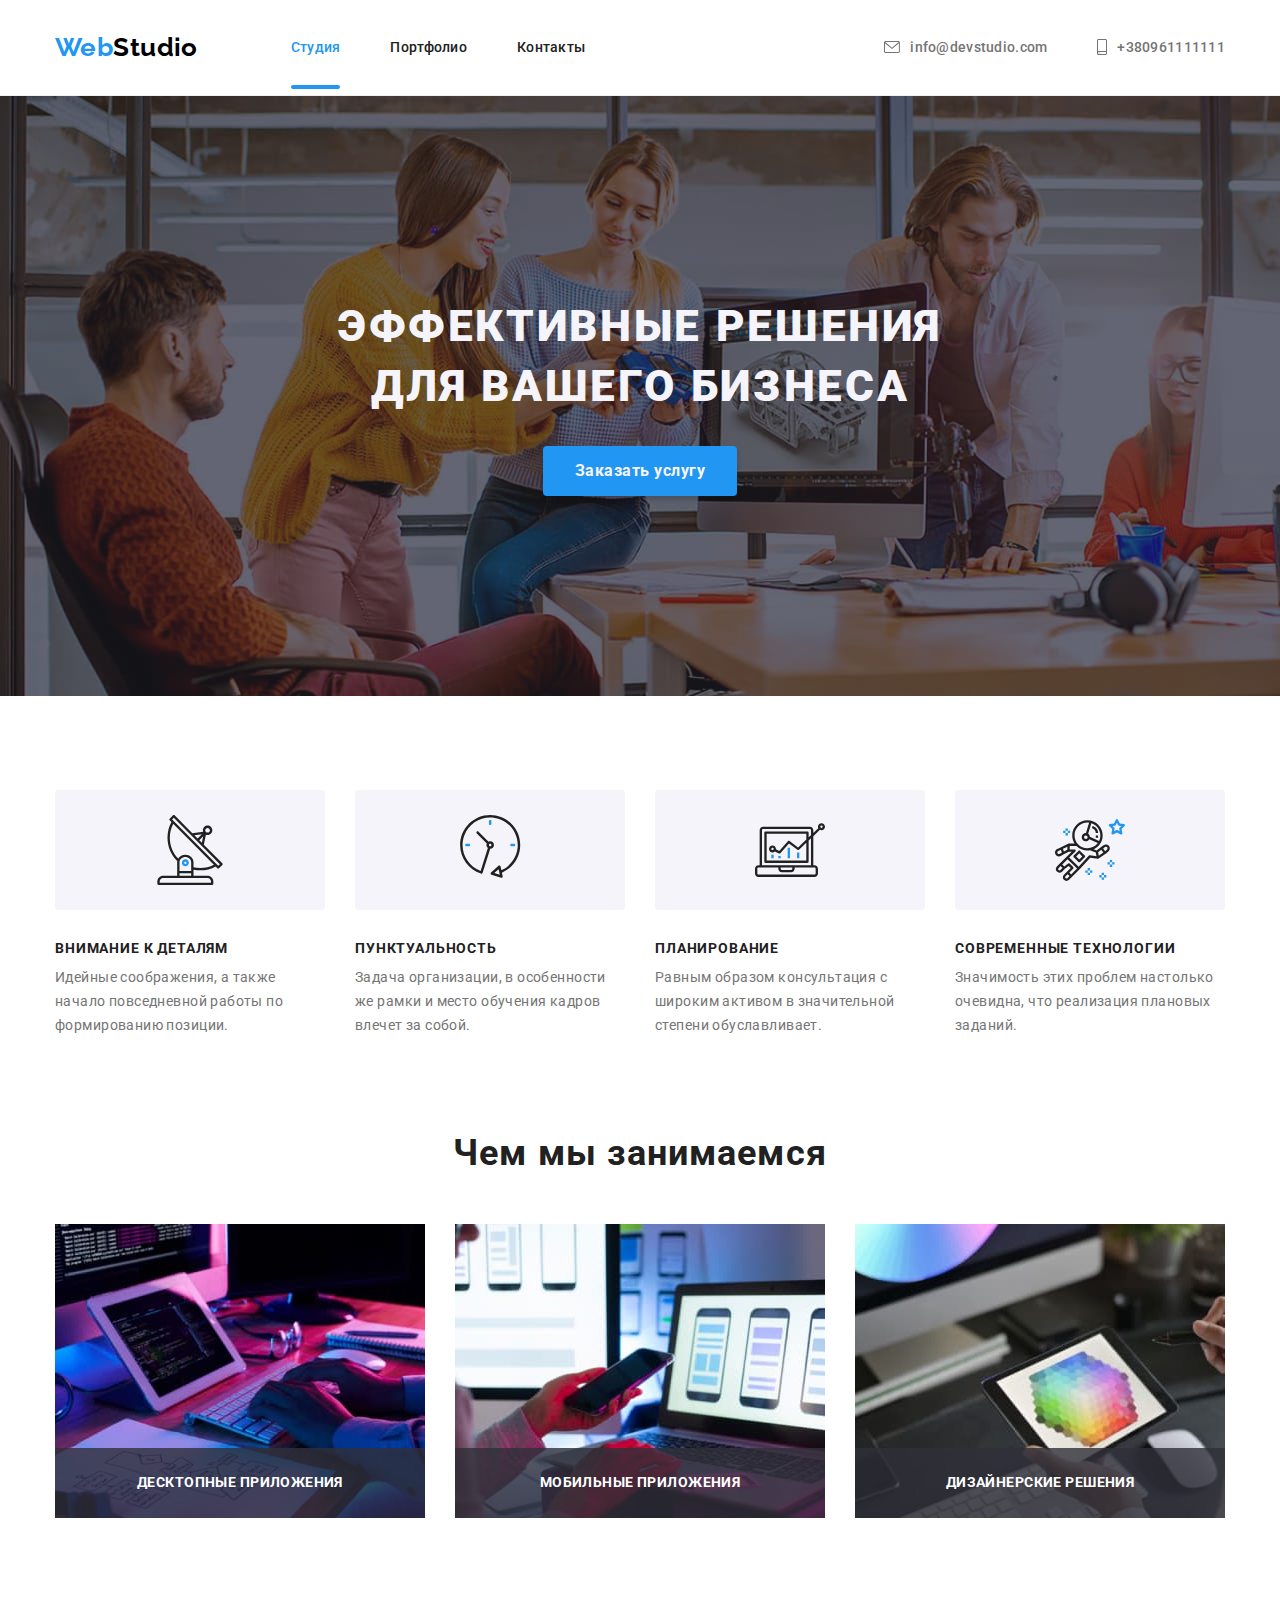
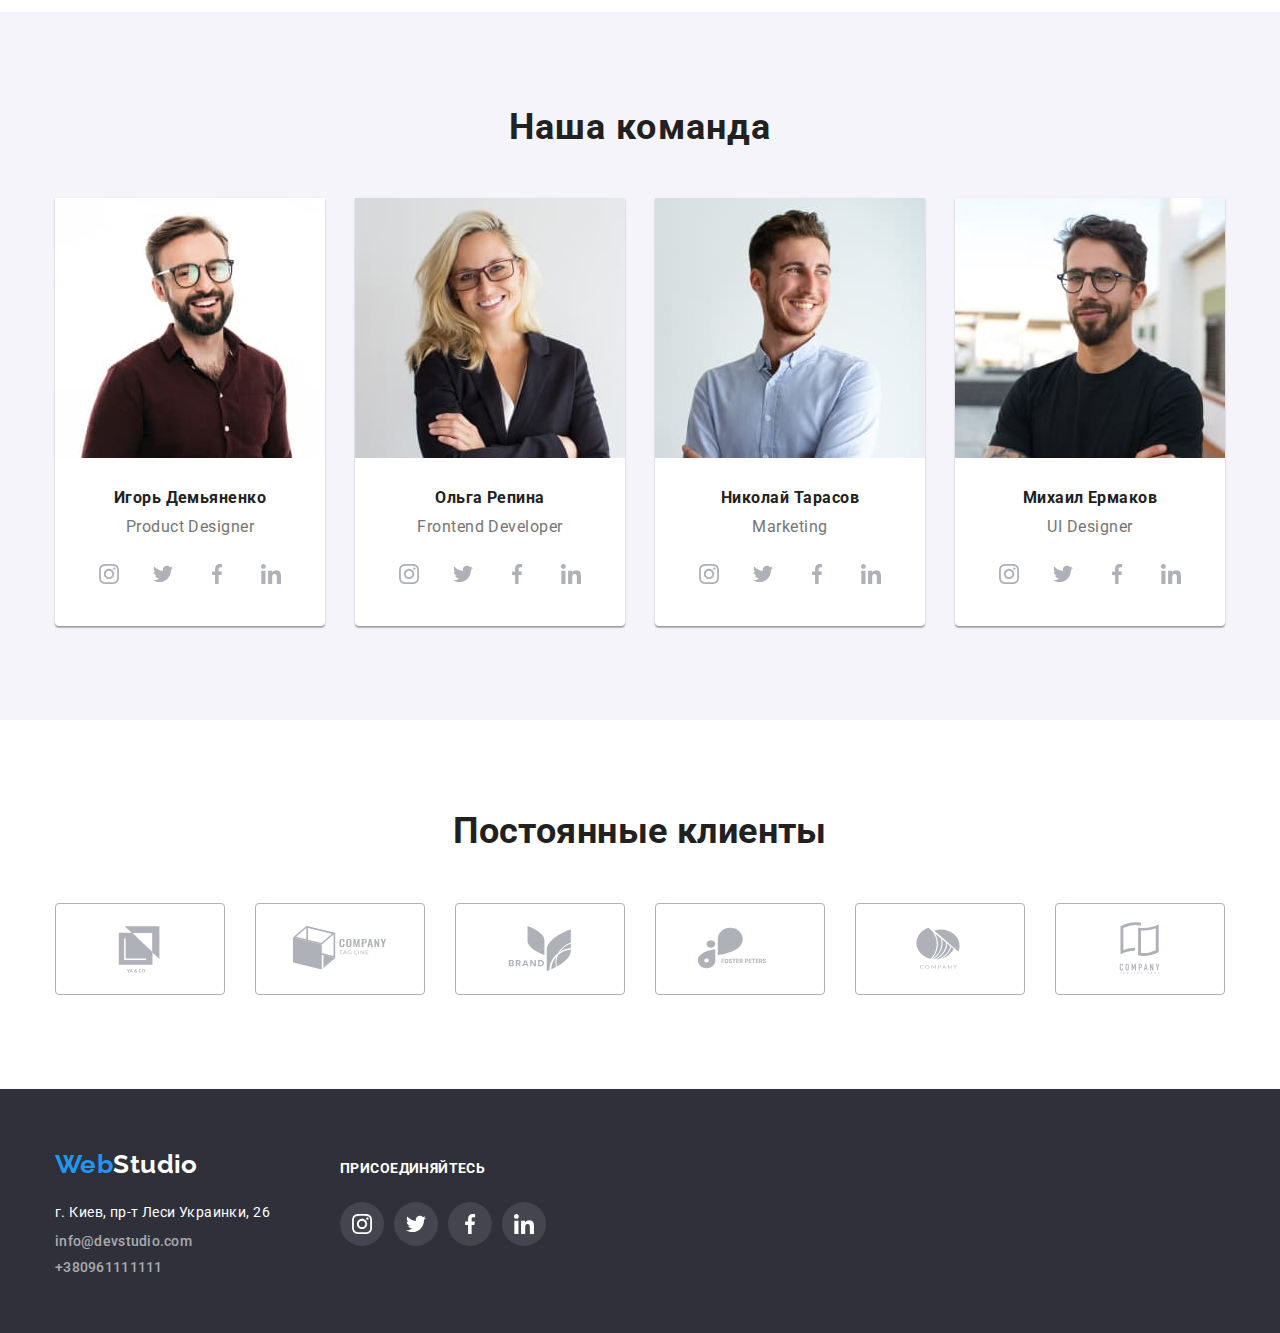
==== index.html @ db99922e "start" ====
<!DOCTYPE html>
<html lang="ru">

<head>
    <meta charset="UTF-8" />
    <meta http-equiv="X-UA-Compatible" content="IE=edge" />
    <meta name="viewport" content="width=device-width, initial-scale=1.0" />
    <title>WebStudio</title>
    <link rel="stylesheet" href="https://cdnjs.cloudflare.com/ajax/libs/modern-normalize/1.0.0/modern-normalize.min.css" />
    <link rel="preconnect" href="https://fonts.googleapis.com" />
    <link rel="preconnect" href="https://fonts.gstatic.com" crossorigin />
    <link href="https://fonts.googleapis.com/css2?family=Raleway:wght@700&family=Roboto:wght@400;500;700;900&display=swap" rel="stylesheet" />
    <link rel="stylesheet" href="./css/styles.css" />
</head>

<body>
    <!--Шапка-->
    <header class="header">
        <div class="header__container _container">
            <div class="header__main">
                <a href="./index.html" class="header__logo" lang="en">Web<span class="header__logo__dus">Studio</span></a
                    >
                    <div class="header__menu menu">
                        <nav class="menu__body">
                            <ul class="menu__list">
                                <li class="menu__item">
                                    <a
                                        href="./index.html"
                                        class="menu-link current"
                                        >Студия</a
                                    >
                                </li>
                                <li class="menu__item">
                                    <a href="./portfolio.html" class="menu-link"
                                        >Портфолио</a
                                    >
                                </li>
                                <li class="menu__item">
                                    <a href="./contacts.html" class="menu-link"
                                        >Контакты</a
                                    >
                                </li>
                            </ul>
                        </nav>
                    </div>
                </div>

                <ul class="header-contacts__list">
                    <li class="header__contacts__item">
                        <a
                            href="mailto:info@devstudio.com"
                            class="header-contacts__link"
                            ><svg
                                class="header-contacts__icon"
                                width="16"
                                height="12"
                            >
                                <use
                                    href="./img/symbol-defs.svg#icon-email"
                                ></use>
                            </svg>
                            info@devstudio.com</a
                        >
                    </li>
                    <li class="header__contacts__item">
                        <a
                            href="tel:+380961111111"
                            class="header-contacts__link"
                            ><svg
                                class="header-contacts__icon"
                                width="10"
                                height="16"
                            >
                                <use
                                    href="./img/symbol-defs.svg#icon-smartphone"
                                ></use>
                            </svg>
                            +380961111111
                        </a>
                </li>
                </ul>
            </div>
    </header>
    <main>
        <!--Главная-->
        <section class="hero">
            <div class="hero__container _container">
                <h1 class="hero__title">
                    Эффективные решения <br /> для вашего бизнеса
                </h1>
                <button type="button" class="hero-btn" data-modal-open>
                        Заказать услугу
                    </button>
                <div class="backdrop is-hidden" data-modal>
                    <div class="modal">
                        <button class="modal-close" data-modal-close>
                                <svg class="icon-close" width="11" height="11">
                                    <use
                                        href="./img/symbol-defs.svg#icon-close"
                                    ></use>
                                </svg>
                            </button>
                    </div>
                </div>
            </div>
        </section>

        <!--Особенности-->
        <section class="features__section">
            <div class="features__container _container">
                <h2 class="visually-hidden">Особенности</h2>
                <ul class="features__list">
                    <li class="features__item">
                        <div class="features__label">
                            <svg class="features__icon">
                                    <use
                                        href="img/symbol-defs.svg#icon-antenna"
                                    ></use>
                                </svg>
                        </div>
                        <h3 class="features__title">Внимание к деталям</h3>
                        <p class="features__text">
                            Идейные соображения, а также начало повседневной работы по формированию позиции.
                        </p>
                    </li>
                    <li class="features__item">
                        <div class="features__label">
                            <svg class="features__icon">
                                    <use
                                        href="img/symbol-defs.svg#icon-clock"
                                    ></use>
                                </svg>
                        </div>
                        <h3 class="features__title">Пунктуальность</h3>
                        <p class="features__text">
                            Задача организации, в особенности же рамки и место обучения кадров влечет за собой.
                        </p>
                    </li>
                    <li class="features__item">
                        <div class="features__label">
                            <svg class="features__icon">
                                    <use
                                        href="img/symbol-defs.svg#icon-diagram"
                                    ></use>
                                </svg>
                        </div>
                        <h3 class="features__title">Планирование</h3>
                        <p class="features__text">
                            Равным образом консультация с широким активом в значительной степени обуславливает.
                        </p>
                    </li>
                    <li class="features__item">
                        <div class="features__label">
                            <svg class="features__icon">
                                    <use
                                        href="img/symbol-defs.svg#icon-astronaut"
                                    ></use>
                                </svg>
                        </div>
                        <h3 class="features__title">
                            Современные технологии
                        </h3>
                        <p class="features__text">
                            Значимость этих проблем настолько очевидна, что реализация плановых заданий.
                        </p>
                    </li>
                </ul>
            </div>
        </section>

        <!--Чем мы занимаемся-->
        <section class="whatwedo__section">
            <div class="whatwedo__container _container">
                <h2 class="whatwedo__title">Чем мы занимаемся</h2>
                <ul class="whatwedo__list">
                    <li class="whatwedo__item">
                        <img src="./img/box_1.jpg" alt="Верстка" width="370" />
                        <div class="label">
                            <h3 class="label-title">Десктопные приложения</h3>
                        </div>
                    </li>
                    <li class="whatwedo__item">
                        <img src="./img/box_2.jpg" alt="Мобильный дизайн" width="370" />
                        <div class="label">
                            <h3 class="label-title">Мобильные приложения</h3>
                        </div>
                    </li>
                    <li class="whatwedo__item">
                        <img src="./img/box_3.jpg" alt="UI дизайн" width="370" />
                        <div class="label">
                            <h3 class="label-title">Дизайнерские решения</h3>
                        </div>
                    </li>
                </ul>
            </div>
        </section>

        <!--Команда-->
        <section class="team__section">
            <div class="team__container _container">
                <h2 class="our__team__title">Наша команда</h2>
                <ul class="team__list">
                    <li class="team__item">
                        <img src="./img/team_card_1.jpg" alt="Игорь Демьяненко" width="270" />
                        <div class="team__card">
                            <h3 class="team__title">Игорь Демьяненко</h3>
                            <p class="team__text" lang="en">
                                Product Designer
                            </p>
                            <ul class="social__icon___list">
                                <li class="social__item">
                                    <a href="" class="social__link">
                                        <svg class="social__icon">
                                                <use
                                                    href="./img/symbol-defs.svg#icon-instagram"
                                                ></use>
                                            </svg>
                                    </a>
                                </li>
                                <li class="social__item">
                                    <a href="" class="social__link">
                                        <svg class="social__icon">
                                                <use
                                                    href="./img/symbol-defs.svg#icon-twitter"
                                                ></use>
                                            </svg>
                                    </a>
                                </li>
                                <li class="social__item">
                                    <a href="" class="social__link">
                                        <svg class="social__icon">
                                                <use
                                                    href="./img/symbol-defs.svg#icon-facebook"
                                                ></use>
                                            </svg>
                                    </a>
                                </li>
                                <li class="social__item">
                                    <a href="" class="social__link">
                                        <svg class="social__icon">
                                                <use
                                                    href="./img/symbol-defs.svg#icon-linkedin"
                                                ></use>
                                            </svg>
                                    </a>
                                </li>
                            </ul>
                        </div>
                    </li>
                    <li class="team__item">
                        <img src="./img/team_card_2.jpg" alt="Ольга Репина" width="270" />
                        <div class="team__card">
                            <h3 class="team__title">Ольга Репина</h3>
                            <p class="team__text" lang="en">
                                Frontend Developer
                            </p>
                            <ul class="social__icon___list">
                                <li class="social__item">
                                    <a href="" class="social__link">
                                        <svg class="social__icon">
                                                <use
                                                    href="./img/symbol-defs.svg#icon-instagram"
                                                ></use>
                                            </svg>
                                    </a>
                                </li>
                                <li class="social__item">
                                    <a href="" class="social__link">
                                        <svg class="social__icon">
                                                <use
                                                    href="./img/symbol-defs.svg#icon-twitter"
                                                ></use>
                                            </svg>
                                    </a>
                                </li>
                                <li class="social__item">
                                    <a href="" class="social__link">
                                        <svg class="social__icon">
                                                <use
                                                    href="./img/symbol-defs.svg#icon-facebook"
                                                ></use>
                                            </svg>
                                    </a>
                                </li>
                                <li class="social__item">
                                    <a href="" class="social__link">
                                        <svg class="social__icon">
                                                <use
                                                    href="./img/symbol-defs.svg#icon-linkedin"
                                                ></use>
                                            </svg>
                                    </a>
                                </li>
                            </ul>
                        </div>
                    </li>
                    <li class="team__item">
                        <img src="./img/team_card_3.jpg" alt="Николай Тарасов" width="270" />
                        <div class="team__card">
                            <h3 class="team__title">Николай Тарасов</h3>
                            <p class="team__text" lang="en">Marketing</p>
                            <ul class="social__icon___list">
                                <li class="social__item">
                                    <a href="" class="social__link">
                                        <svg class="social__icon">
                                                <use
                                                    href="./img/symbol-defs.svg#icon-instagram"
                                                ></use>
                                            </svg>
                                    </a>
                                </li>
                                <li class="social__item">
                                    <a href="" class="social__link">
                                        <svg class="social__icon">
                                                <use
                                                    href="./img/symbol-defs.svg#icon-twitter"
                                                ></use>
                                            </svg>
                                    </a>
                                </li>
                                <li class="social__item">
                                    <a href="" class="social__link">
                                        <svg class="social__icon">
                                                <use
                                                    href="./img/symbol-defs.svg#icon-facebook"
                                                ></use>
                                            </svg>
                                    </a>
                                </li>
                                <li class="social__item">
                                    <a href="" class="social__link">
                                        <svg class="social__icon">
                                                <use
                                                    href="./img/symbol-defs.svg#icon-linkedin"
                                                ></use>
                                            </svg>
                                    </a>
                                </li>
                            </ul>
                        </div>
                    </li>
                    <li class="team__item">
                        <img src="./img/team_card_4.jpg" alt="Михаил Ермаков" width="270" />
                        <div class="team__card">
                            <h3 class="team__title">Михаил Ермаков</h3>
                            <p class="team__text" lang="en">UI Designer</p>
                            <ul class="social__icon___list">
                                <li class="social__item">
                                    <a href="" class="social__link">
                                        <svg class="social__icon">
                                                <use
                                                    href="./img/symbol-defs.svg#icon-instagram"
                                                ></use>
                                            </svg>
                                    </a>
                                </li>
                                <li class="social__item">
                                    <a href="" class="social__link">
                                        <svg class="social__icon">
                                                <use
                                                    href="./img/symbol-defs.svg#icon-twitter"
                                                ></use>
                                            </svg>
                                    </a>
                                </li>
                                <li class="social__item">
                                    <a href="" class="social__link">
                                        <svg class="social__icon">
                                                <use
                                                    href="./img/symbol-defs.svg#icon-facebook"
                                                ></use>
                                            </svg>
                                    </a>
                                </li>
                                <li class="social__item">
                                    <a href="" class="social__link">
                                        <svg class="social__icon">
                                                <use
                                                    href="./img/symbol-defs.svg#icon-linkedin"
                                                ></use>
                                            </svg>
                                    </a>
                                </li>
                            </ul>
                        </div>
                    </li>
                </ul>
            </div>
        </section>

        <!--постоянные клиенты-->

        <section class="clients__section">
            <div class="clients__container _container">
                <h2 class="clients__title">Постоянные клиенты</h2>

                <!--логотипы-->
                <ul class="clients-list">
                    <li class="clients__item">
                        <a href="" class="clients__link">
                            <svg class="clients__logo" width="106" height="60">
                                    <use
                                        href="./img/symbol-defs.svg#icon-Logo1"
                                    ></use>
                                </svg>
                        </a>
                    </li>
                    <li class="clients__item">
                        <a href="" class="clients__link">
                            <svg class="clients__logo" width="106" height="60">
                                    <use
                                        href="./img/symbol-defs.svg#icon-Logo2"
                                    ></use>
                                </svg>
                        </a>
                    </li>
                    <li class="clients__item">
                        <a href="" class="clients__link">
                            <svg class="clients__logo" width="106" height="60">
                                    <use
                                        href="./img/symbol-defs.svg#icon-Logo3"
                                    ></use>
                                </svg>
                        </a>
                    </li>
                    <li class="clients__item">
                        <a href="" class="clients__link">
                            <svg class="clients__logo" width="106" height="60">
                                    <use
                                        href="./img/symbol-defs.svg#icon-Logo4"
                                    ></use>
                                </svg>
                        </a>
                    </li>
                    <li class="clients__item">
                        <a href="" class="clients__link">
                            <svg class="clients__logo" width="106" height="60">
                                    <use
                                        href="./img/symbol-defs.svg#icon-Logo5"
                                    ></use>
                                </svg>
                        </a>
                    </li>
                    <li class="clients__item">
                        <a href="" class="clients__link">
                            <svg class="clients__logo" width="106" height="60">
                                    <use
                                        href="./img/symbol-defs.svg#icon-Logo6"
                                    ></use>
                                </svg>
                        </a>
                    </li>
                </ul>
            </div>
        </section>
    </main>

    <!--Подвал-->
    <footer class="footer">
        <div class="footer__container _container">
            <div class="footer__address">
                <a href="./index.html" class="footer__logo" lang="en">Web<span class="footer__logo__dus">Studio</span></a
                    >

                    <address class="address">
                        <ul class="footer__contacts__list">
                            <li class="map__item">
                                <a
                                    class="map"
                                    href="https://goo.gl/maps/jN3i5GPrGZGy4SyUA"
                                    target="_blank"
                                    rel="noopener noreferrer nofollow"
                                    >г. Киев, пр-т Леси Украинки, 26</a
                                >
                            </li>

                            <li class="footer__contacts__item">
                                <a
                                    class="footer__contacts__link"
                                    href="mailto:info@devstudio.com"
                                    >info@devstudio.com</a
                                >
                            </li>
                            <li class="footer__contacts__item">
                                <a
                                    class="footer__contacts__link"
                                    href="tel:+380961111111"
                                    >+380961111111</a
                                >
                            </li>
                        </ul>
                    </address>
                </div>

                <div class="join">
                    <strong class="join__title">присоединяйтесь</strong>

                    <ul class="join__list">
                        <li class="join__item">
                            <a href="" class="join__link">
                                <svg class="join__icon">
                                    <use
                                        href="./img/symbol-defs.svg#icon-instagram"
                                    ></use>
                                </svg>
                            </a>
                </li>
                <li class="join__item">
                    <a href="" class="join__link">
                        <svg class="join__icon">
                                    <use
                                        href="./img/symbol-defs.svg#icon-twitter"
                                    ></use>
                                </svg>
                    </a>
                </li>
                <li class="join__item">
                    <a href="" class="join__link">
                        <svg class="join__icon">
                                    <use
                                        href="./img/symbol-defs.svg#icon-facebook"
                                    ></use>
                                </svg>
                    </a>
                </li>
                <li class="join__item">
                    <a href="" class="join__link">
                        <svg class="join__icon">
                                    <use
                                        href="./img/symbol-defs.svg#icon-linkedin"
                                    ></use>
                                </svg>
                    </a>
                </li>
                </ul>
            </div>
        </div>
    </footer>

    <script src="./js/modal.js"></script>
</body>

</html>
---- css/styles.css ----
:root {
    --primary-text-color: #757575;
    --title-text-color: #212121;
    --accent-color: #2196f3;
    --primary-white-color: #ffffff;
    --secondary-bg-color: #f5f4fa;
    --first-bg-color: #2f303a;
    --footer-address-color: rgba(255, 255, 255, 0.6);
    --header-logo-dark-color: #000000;
    --hero-btn-hover-color: #188ce8;
    --border-color: #eeeeee;
    --hero-gradient: rgba(47, 48, 58, 0.4);
    --primary-icon-color: #afb1b8;
    --secondary-icon-color: rgba(255, 255, 255, 0.1);
    --label-bg: rgba(47, 48, 58, 0.8);
    --before-element-is: rgba(33, 150, 243, 1);
    --overlay: rgba(0, 0, 0, 0.2);
    --cards-overlay: rgba(33, 150, 243, 0.9);
    --duration: 250ms;
    --timing-function: cubic-bezier(0.4, 0, 0.2, 1);
}

body {
    background-color: var(--primary-white-color);
    color: var(--primary-text-color);
    font-family: "Roboto", sans-serif;
    font-size: 14px;
    line-height: 1.71;
    letter-spacing: 0.03em;
}

ul {
    padding: 0px;
    margin: 0px;
}

h1,
h2,
h3,
h4,
h5,
h6 {
    margin: 0px;
}

p {
    margin: 0px;
}

a {
    text-decoration: none;
}


/*new style*/

._container {
    margin-left: auto;
    margin-right: auto;
    width: 1200px;
    padding-left: 15px;
    padding-right: 15px;
}

.section {
    padding-top: 94px;
    padding-bottom: 94px;
}


/*header*/

.header {
    display: flex;
    align-items: center;
    border-bottom: 1px solid var(--border-color);
}

.header__container {
    display: flex;
}

.header__main {
    display: flex;
    margin-right: auto;
    align-items: center;
}

.header__logo {
    color: var(--title-text-color);
    font-family: "Raleway";
    font-weight: bold;
    font-size: 26px;
    line-height: 1.19;
    text-decoration: none;
    color: var(--accent-color);
    margin-right: 93px;
    padding: 32px 0;
}

.header__logo__dus {
    font-family: "Raleway", sans-serif;
    font-weight: 700;
    color: var(--header-logo-dark-color);
}

.header__menu {
    display: flex;
}

.menu {}

.menu__body {}

.menu__list {
    list-style: none;
    display: flex;
}

.menu__item {
    margin-right: 50px;
    position: relative;
}

.menu__item:last-child {
    margin-right: 0px;
}

.menu-link {
    display: block;
    padding: 32px 0;
    color: var(--title-text-color);
    font-weight: 500;
    font-size: 14px;
    line-height: 1.2;
    letter-spacing: 0.02em;
    text-decoration: none;
    transition: color var(--duration) var(--timing-function);
}

.menu__item {
    position: relative;
}

.menu__list .menu-link.current::after {
    content: "";
    position: absolute;
    bottom: -1px;
    left: 0;
    width: 100%;
    height: 4px;
    background-color: var(--before-element-is);
    border-radius: 2px;
}

.menu-link:hover,
.menu-link:focus {
    color: var(--accent-color);
}

.current {
    color: var(--accent-color);
}

.menu__list .menu-link .current::after {
    opacity: 1;
}

.header__contacts__item {
    margin-right: 50px;
}

.header__contacts__item:last-child {
    margin-right: 0px;
}

.header-contacts__list {
    list-style: none;
    display: flex;
    align-items: center;
}

.header-contacts__link {
    color: var(--primary-text-color);
    font-weight: 500;
    font-size: 14px;
    line-height: 1.2;
    letter-spacing: 0.02em;
    text-decoration: none;
    padding: 32px 0;
    display: flex;
    align-items: center;
    transition: color var(--duration) var(--timing-function);
}

.header-contacts__link:hover,
.header-contacts__link:focus {
    color: var(--accent-color);
}


/*header icons*/

.header-contacts__icon {
    align-items: center;
    justify-content: center;
    margin-right: 10px;
    fill: currentColor;
}


/*hero*/

.hero {
    text-align: center;
    max-width: 1600px;
    height: 600px;
    margin-right: auto;
    margin-left: auto;
    background-image: linear-gradient( to right, var(--hero-gradient), var(--hero-gradient)), url("../img/hero.jpg");
}

.hero {
    padding-top: 200px;
    padding-bottom: 200px;
}

.hero__title {
    font-weight: 900;
    font-size: 44px;
    line-height: 60px;
    text-align: center;
    letter-spacing: 0.06em;
    text-transform: uppercase;
    color: var(--secondary-bg-color);
    margin-bottom: 30px;
}


/*modal*/

.hero .modal {
    position: absolute;
    top: 50%;
    left: 50%;
    transform: translate(-50%, -50%);
    width: 528px;
    height: 581px;
    background-color: var(--primary-white-color);
    box-shadow: 0px 1px 3px rgba(0, 0, 0, 0.12), 0px 1px 1px rgba(0, 0, 0, 0.14), 0px 2px 1px rgba(0, 0, 0, 0.2);
    border-radius: 4px;
}

.hero .backdrop {
    position: fixed;
    top: 0;
    left: 0;
    width: 100%;
    height: 100%;
    z-index: 9;
    background-color: var(--overlay);
    transition: transform var(--duration) var(--timing-function), opacity var(--duration) var(--timing-function);
}

.hero .backdrop.is-hidden {
    opacity: 0;
    pointer-events: none;
}

.modal-close {
    display: flex;
    align-items: center;
    justify-content: center;
    position: absolute;
    top: 8px;
    right: 8px;
    width: 30px;
    height: 30px;
    background-color: var(--primary-white-color);
    border: 1px solid rgba(0, 0, 0, 0.1);
    border-radius: 50%;
    cursor: pointer;
}


/*hero button*/

.hero-btn {
    color: var(--primary-white-color);
    font-weight: 700;
    font-size: 16px;
    line-height: 1.875;
    letter-spacing: 0.06em;
    text-decoration: none;
}

.hero-btn {
    background-color: var(--accent-color);
    padding: 10px 32px;
    border: 0px;
    border-radius: 4px;
    font-weight: bold;
    font-size: 16px;
    line-height: 30px;
    letter-spacing: 0.03em;
    color: var(--secondary-bg-color);
    font-family: inherit;
    cursor: pointer;
    box-shadow: 0px 4px 4px rgba(0, 0, 0, 0.15);
    transition: background-color var(--duration) var(--timing-function);
}

.hero-btn:hover,
.hero-btn:focus {
    background-color: var(--hero-btn-hover-color);
}


/*features*/

.features__section {
    padding-top: 94px;
    padding-bottom: 94px;
}

.features__container {}

.visually-hidden {
    position: absolute;
    width: 1px;
    height: 1px;
    margin: -1px;
    border: 0;
    padding: 0;
    white-space: nowrap;
    clip-path: inset(100%);
    clip: rect(0 0 0 0);
    overflow: hidden;
}

.features__list {
    list-style: none;
    display: flex;
    margin: -15px;
}

.features__item {
    text-decoration: none;
    margin: 15px;
    flex-basis: calc((100% - 3 * 30px) / 4);
}

.features__title {
    font-weight: bold;
    font-size: 14px;
    line-height: 16px;
    letter-spacing: 0.06em;
    text-transform: uppercase;
    color: var(--title-text-color);
    margin-bottom: 10px;
}

.features__text {
    font-family: Roboto;
    font-size: 14px;
    line-height: 1.71;
    letter-spacing: 0.03em;
    color: var(--primary-text-color);
}

.features__label {
    display: flex;
    align-items: center;
    justify-content: center;
    width: 270px;
    height: 120px;
    background-color: var(--secondary-bg-color);
    margin-bottom: 30px;
    border-radius: 4px;
}

.features__icon {
    width: 70px;
    height: 70px;
}


/*whatwedo*/

.whatwedo__section {
    padding-bottom: 94px;
}

.whatwedo__container {}

.whatwedo__title {
    font-weight: bold;
    font-size: 36px;
    line-height: 42px;
    letter-spacing: 0.03em;
    color: var(--title-text-color);
    text-align: center;
    margin-bottom: 50px;
}

.whatwedo__list {
    list-style: none;
    display: flex;
}

.whatwedo__item {
    position: relative;
    margin-right: 30px;
}

.whatwedo__item:last-child {
    margin-right: 0px;
}

.whatwedo__item img {
    display: block;
    max-width: 100%;
    height: auto;
}

.whatwedo__list .label-title {
    font-size: 14px;
    line-height: 1.14;
    text-transform: uppercase;
    color: var(--primary-white-color);
}

.whatwedo__list .label {
    display: flex;
    align-items: center;
    justify-content: center;
    height: 70px;
    width: 100%;
    position: absolute;
    bottom: 0;
    background-color: var(--label-bg);
}


/*team*/

.team__section {
    background-color: var(--secondary-bg-color);
    padding-top: 94px;
    padding-bottom: 94px;
}

.team__container {
    margin-left: auto;
    margin-right: auto;
    width: 1200px;
    padding-left: 15px;
    padding-right: 15px;
}

.our__team__title {
    font-weight: bold;
    font-size: 36px;
    line-height: 42px;
    text-align: center;
    letter-spacing: 0.03em;
    color: var(--title-text-color);
    margin-bottom: 50px;
}

.team__list {
    list-style: none;
    display: flex;
}

.team__item {
    margin-right: 30px;
    background-color: var(--primary-white-color);
    width: 270px;
    border-radius: 0px 0px 4px 4px;
    box-shadow: 0px 1px 3px rgba(0, 0, 0, 0.12), 0px 1px 1px rgba(0, 0, 0, 0.14), 0px 2px 1px rgba(0, 0, 0, 0.2);
    text-align: center;
}

.team__item:last-child {
    margin-right: 0px;
}

.team__item img {
    display: block;
    max-width: 100%;
    height: auto;
}

.team__card {
    padding-top: 30px;
    padding-bottom: 30px;
    padding-left: 32px;
    padding-right: 32px;
}

.team__title {
    font-size: 16px;
    line-height: 19px;
    text-align: center;
    margin-bottom: 10px;
    letter-spacing: 0.03em;
    color: var(--title-text-color);
}

.team__text {
    font-size: 16px;
    line-height: 19px;
    letter-spacing: 0.03em;
    text-align: center;
    margin-bottom: 16px;
}

.social__icon___list {
    display: flex;
    justify-content: center;
}

.social__link {
    display: flex;
    justify-content: center;
    align-items: center;
    width: 44px;
    height: 44px;
    border-radius: 50%;
    color: var(--accent-color);
    transition: color var(--duration) var(--timing-function), background-color var(--duration) var(--timing-function);
}

.social__item {
    list-style: none;
    margin-right: 10px;
}

.social__item:last-child {
    margin-right: 0px;
}

.social__link:hover,
.social__link:focus {
    background-color: var(--accent-color);
}

.social__link:hover .social__icon,
.social__link:focus .social__icon {
    fill: var(--primary-white-color);
}

.social__icon {
    width: 20px;
    height: 20px;
    fill: var(--primary-icon-color);
}


/*footer*/

.footer {
    background-color: var(--first-bg-color);
    padding-top: 60px;
    padding-bottom: 57px;
}

.footer__container {
    display: flex;
    align-items: baseline;
}

.footer__logo {
    color: var(--title-text-color);
    font-family: "Raleway";
    font-weight: bold;
    font-size: 26px;
    line-height: 1.19;
    text-decoration: none;
    color: var(--accent-color);
}

.footer__logo__dus {
    font-family: "Raleway", sans-serif;
    font-weight: 700;
    color: var(--primary-white-color);
}

.footer__address {
    margin-right: 70px;
}

.address {
    margin-top: 20px;
}

.footer__contacts__list {
    color: rgba(255, 255, 255, 0.6);
    font-weight: 500;
    font-size: 14px;
    line-height: 1.2;
    list-style: none;
    font-style: normal;
}

.map__item {}

.map {
    font-style: normal;
    font-weight: normal;
    font-size: 14px;
    line-height: 24px;
    letter-spacing: 0.03em;
    color: var(--primary-white-color);
    text-decoration: none;
    transition: color var(--duration) var(--timing-function);
}

.map:hover,
.map:focus {
    color: var(--accent-color);
}

.footer__contacts__item {
    color: var(--footer-address-color);
    font-weight: 500;
    font-size: 14px;
    line-height: 1.2;
    list-style: none;
    font-style: normal;
    text-decoration: none;
    margin-top: 9px;
}

.footer__contacts__link {
    color: var(--footer-address-color);
    font-weight: 500;
    font-size: 14px;
    line-height: 16px;
    letter-spacing: 0.02em;
    text-decoration: none;
    transition: color var(--duration) var(--timing-function), opacity var(--duration) var(--timing-function);
}

.footer__contacts__link:hover,
.footer__contacts__link:focus {
    color: var(--accent-color);
}

.join__item {
    list-style: none;
    margin-right: 10px;
}

.join__item:last-child {
    margin-right: 0px;
}

.join__title {
    color: var(--primary-white-color);
    font-size: 14px;
    line-height: 16px;
    letter-spacing: 0.03em;
    text-transform: uppercase;
}

.join__list {
    display: flex;
    margin-top: 22px;
}

.join__icon {
    width: 20px;
    height: 20px;
    fill: var(--primary-white-color);
}

.join__link {
    width: 44px;
    height: 44px;
    border-radius: 50%;
    background-color: var(--secondary-icon-color);
    display: flex;
    justify-content: center;
    align-items: center;
    transition: background-color var(--duration) var(--timing-function);
}

.join__link:hover,
.join__link:focus {
    background-color: var(--accent-color);
}


/*Portfolio*/

.portfolio.section {}

.portfolio__list {
    list-style: none;
    display: flex;
    justify-content: center;
    margin-bottom: 50px;
}

.portfolio__item {
    margin-right: 8px;
}

.portfolio__item:last-child {
    margin-right: 0px;
}

.portfolio-btn {
    font-weight: 500;
    line-height: 1.62;
    text-align: center;
    letter-spacing: 0.03em;
    background-color: var(--secondary-bg-color);
    padding: 6px 22px;
    border: 0px;
    border-radius: 4px;
    font-weight: bold;
    color: var(--title-text-color);
    font-family: inherit;
    cursor: pointer;
    transition: color var(--duration) var(--timing-function), background-color var(--duration) var(--timing-function), box-shadow var(--duration) var(--timing-function);
}

.portfolio-btn:hover,
.portfolio-btn:focus {
    color: var(--primary-white-color);
    background-color: var(--hero-btn-hover-color);
    box-shadow: 0px 4px 4px rgba(0, 0, 0, 0.15);
}

.portfolio-btn.current {
    color: var(--primary-white-color);
    background-color: var(--accent-color);
    box-shadow: 0px 3px 1px rgb(0 0 0 / 10%), 0px 1px 2px rgb(0 0 0 / 8%), 0px 2px 2px rgb(0 0 0 / 12%);
}

.product__container {}

.product__list {
    list-style: none;
    display: flex;
    flex-wrap: wrap;
    margin-top: -30px;
}

.products__card {
    padding: 20px 24px 20px 24px;
    border: 1px solid var(--border-color);
    border-top: none;
}

.product__item {
    margin-right: 30px;
    margin-top: 30px;
}

.product__item:nth-child(3n+3) {
    margin-right: 0px;
}

.product__link {
    display: block;
    text-decoration: none;
    transition: box-shadow var(--duration) var(--timing-function);
}

.product__link:hover .product__description,
.product__link:focus .product__description {
    transform: translateY(-294px);
}

.product__link:hover,
.product__link:focus {
    border: 0;
    box-shadow: 0px 1px 1px rgba(0, 0, 0, 0.12), 0px 4px 4px rgba(0, 0, 0, 0.06), 1px 4px 6px rgba(0, 0, 0, 0.16);
}

.product__title {
    font-weight: bold;
    font-size: 18px;
    line-height: 2;
    letter-spacing: 0.06em;
    color: var(--title-text-color);
    margin-bottom: 4px;
}

.product__text {
    color: var(--primary-text-color);
}

.product__description {
    background-color: var(--cards-overlay);
    transition: var(--duration) var(--timing-function), opacity var(--duration) var(--timing-function);
}

.product__description {
    width: 370px;
    color: var(--primary-white-color);
    font-size: 18px;
    padding: 63px 24px;
}

.product__item img {
    display: block;
    max-width: 100%;
    height: auto;
}

.product__item:hover .product__wrap .product__description {
    transform: translateY(-294px);
}

.product__wrap:focus {
    transform: translateY(-294px);
}

.product__wrap {
    height: 294px;
    overflow: hidden;
}


/*Clients*/

.clients__container {}

.clients__section {
    padding-top: 91px;
    padding-bottom: 94px;
}

._container {}

.clients__title {
    font-size: 36px;
    line-height: 1.16;
    text-align: center;
    margin-bottom: 50px;
    color: var(--title-text-color);
}

.clients__item {
    list-style: none;
    margin-right: 30px;
}

.clients__item:last-child {
    margin-right: 0px;
}

.clients-list {
    display: flex;
    justify-content: space-between;
}

.clients__link {
    display: flex;
    width: 170px;
    height: 92px;
    border: 1px solid var(--primary-icon-color);
    border-radius: 4px;
    justify-content: center;
    align-items: center;
    color: #afb1b8;
    transition: color var(--duration) var(--timing-function), border var(--duration) var(--timing-function);
}

.clients__link:hover,
.clients__link:focus {
    border: 1px solid var(--accent-color);
    color: var(--accent-color);
}

.clients__logo {
    fill: currentColor;
}
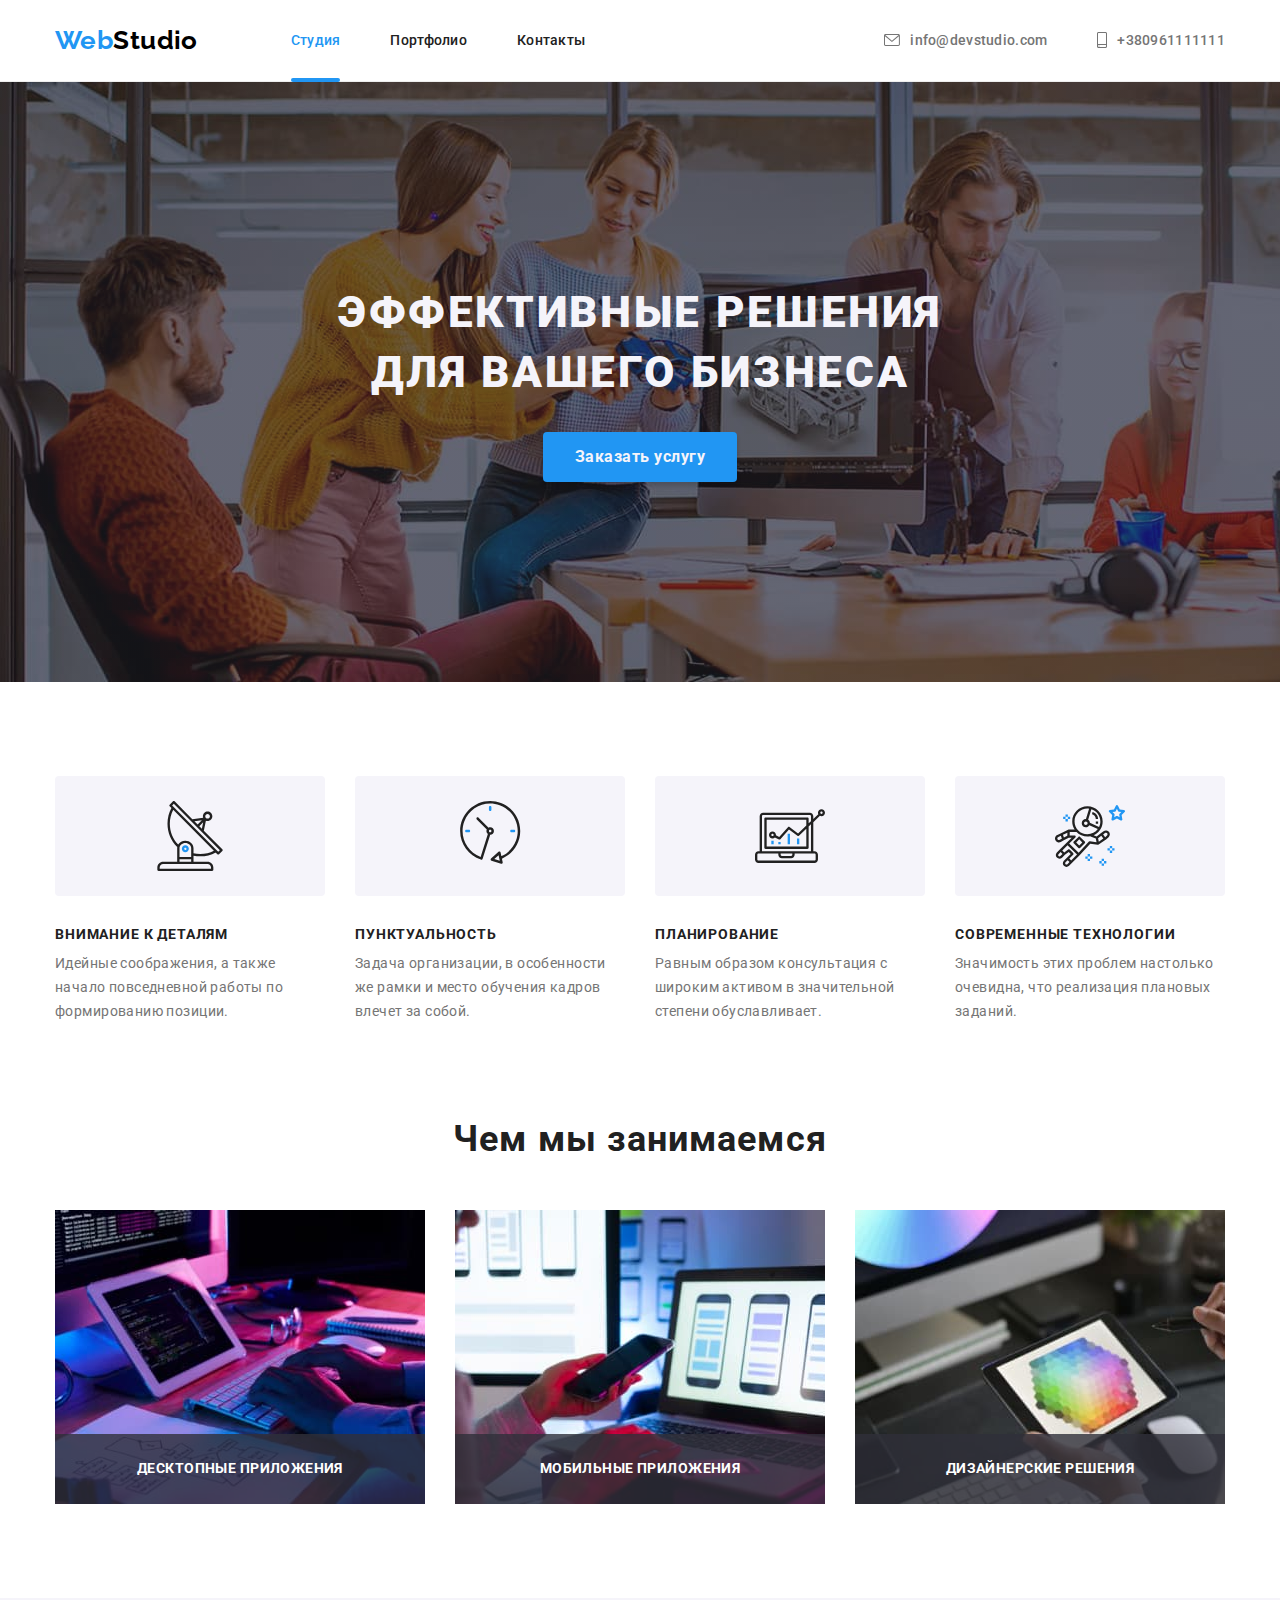
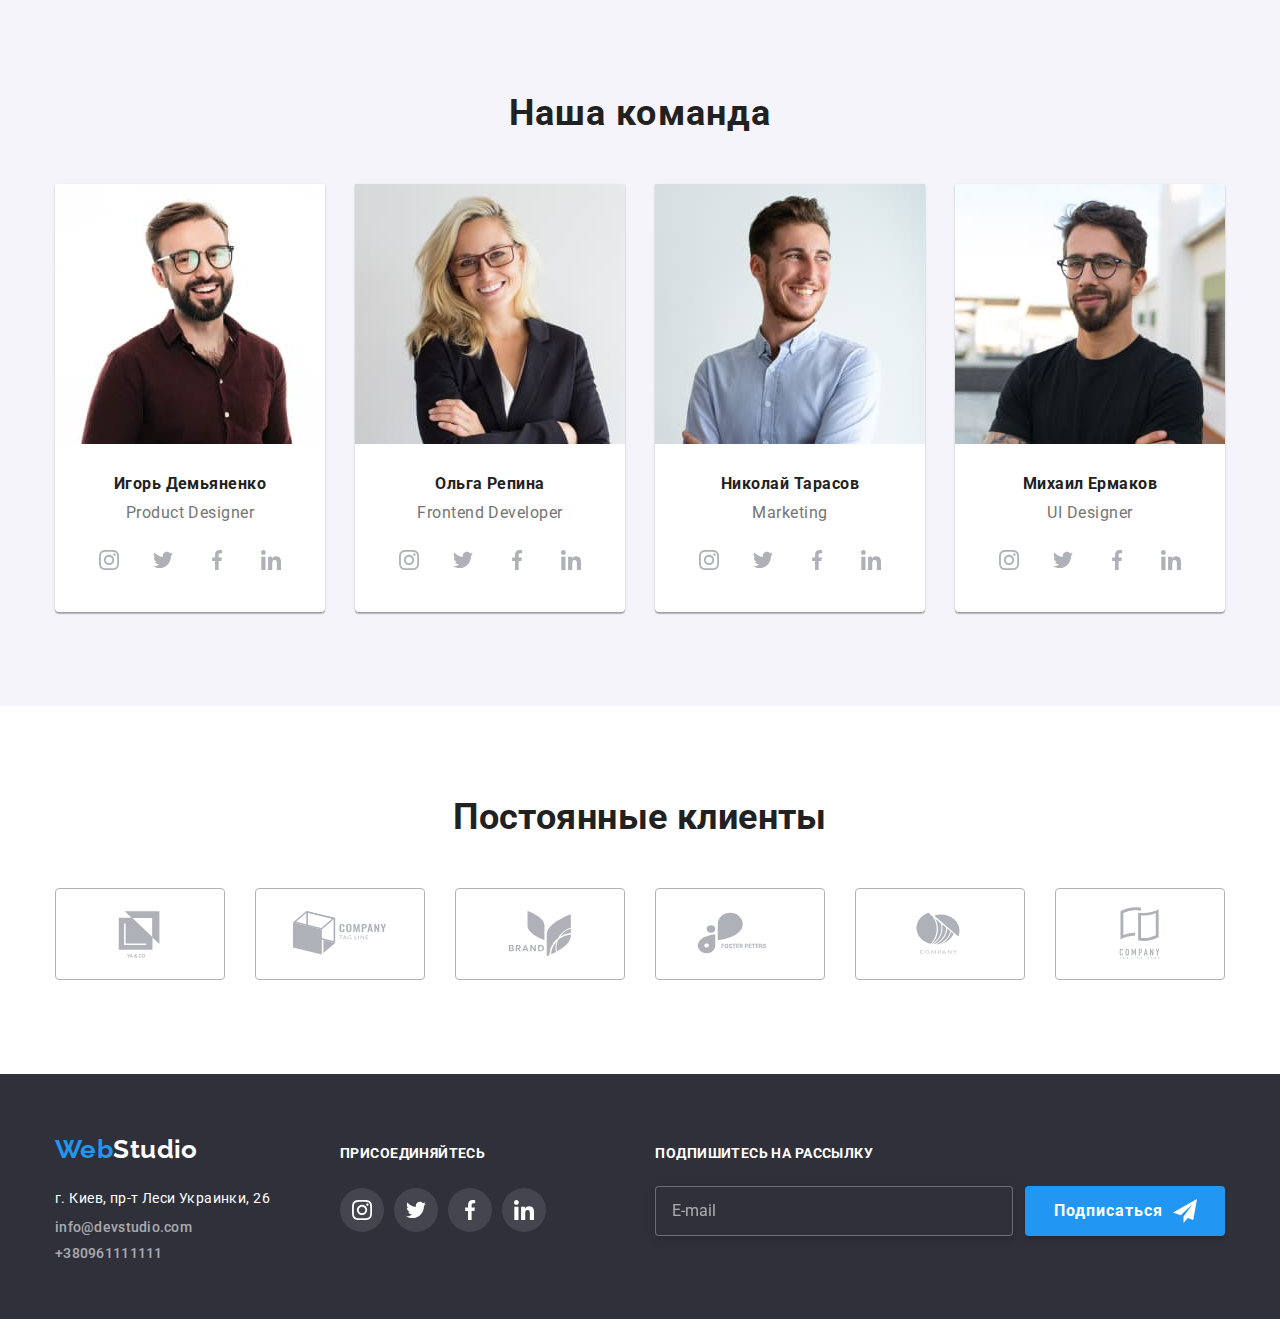
==== commit 656e9058: "test" ====
--- a/index.html
+++ b/index.html
@@ -100,6 +100,43 @@
                                     ></use>
                                 </svg>
                             </button>
+                        <form class="form">
+                            <p class="form-text">Оставьте свои данные, мы вам перезвоним</p>
+                            <div class="form-field">
+                                <label class="form-label" for="name">Имя</label>
+                                <div class="form-input-icon">
+                                    <input class="form-input" type="text" name="username" id="name" autofocus/>
+                                    <svg class="form-icon" width="18" height="18"><use href="./img/symbol-defs.svg#icon-person-black"></use></svg>
+                                </div>
+                            </div>
+                            <div class="form-field">
+                                <label class="form-label" for="tel">Телефон</label>
+                                <div class="form-input-icon">
+                                    <input class="form-input" type="tel" name="usertel" id="tel" />
+                                    <svg class="form-icon" width="18" height="18"><use href="./img/symbol-defs.svg#icon-phone-black"></use></svg>
+                                </div>
+                            </div>
+                            <div class="form-field">
+                                <label class="form-label" for="email">Почта</label>
+                                <div class="form-input-icon">
+                                    <input class="form-input" type="email" name="useremail" id="email" />
+                                    <svg class="form-icon" width="18" height="18"><use href="./img/symbol-defs.svg#icon-email-black"></use></svg>
+                                </div>
+                            </div>
+                            <div class="form-feedback">
+                                <label class="form-label" for="feedback">Комментарий</label>
+                                <textarea class="form-textarea" name="feedback" id="feedback" placeholder="Введите текст"></textarea>
+                            </div>
+
+                            <div class="policy-checkbox">
+                                <label class="policy-label" for="policy">
+                              <input class="checkbox" type="checkbox" name="checkbox" value="" id="policy"/>
+                              <svg class="policy-icon" width="16" height="15"><use href="./img/symbol-defs.svg#icon-icon_check"></use></svg>
+                              <span class="policy-text">Соглашаюсь с рассылкой и принимаю <a class="policy-link" href="">Условия договора</a></span>
+                              </label>
+                            </div>
+                            <button type="submit" class="button-send">Отправить</button>
+                        </form>
                     </div>
                 </div>
             </div>
@@ -534,6 +571,18 @@
                 </li>
                 </ul>
             </div>
+            <div class="footer__form__container">
+                <b class="submit__title">Подпишитесь на рассылку</b>
+
+                <form class="footer__form__group">
+                    <input class="footer__input" type="text" placeholder="E-mail">
+                    <button class="footer__submit__button" type="submit">Подписаться
+                        <svg class="footer__icon__send" width="24" height="24">
+                            <use href="./img/symbol-defs.svg#icon-icon-send"></use>
+                        </svg>
+                    </button>
+                </form>
+            </div>
         </div>
     </footer>
 
--- a/css/styles.css
+++ b/css/styles.css
@@ -95,7 +95,7 @@
     text-decoration: none;
     color: var(--accent-color);
     margin-right: 93px;
-    padding: 32px 0;
+    padding: 24px 0;
 }
 
 .header__logo__dus {
@@ -279,7 +279,174 @@
     background-color: var(--primary-white-color);
     border: 1px solid rgba(0, 0, 0, 0.1);
     border-radius: 50%;
+    transition: transform var(--duration) var(--timing-function);
+    color: var(--accent-color);
     cursor: pointer;
+}
+
+.modal-close:hover,
+.modal-close:focus {
+    fill: currentColor;
+}
+
+
+/* form */
+
+.form {
+    padding: 40px;
+}
+
+.form-text {
+    font-weight: bold;
+    font-size: 20px;
+    line-height: 1.15;
+    letter-spacing: 0.03em;
+    text-align: center;
+    margin-bottom: 12px;
+    color: #212121;
+}
+
+.form-field {
+    display: flex;
+    flex-direction: column;
+    border: none;
+    margin-bottom: 10px;
+}
+
+.form-label {
+    display: flex;
+    margin-bottom: 4px;
+    font-size: 12px;
+    line-height: 1.16;
+    letter-spacing: 0.01em;
+    color: var(--primary-text-color);
+}
+
+.form-input-icon {
+    position: relative;
+}
+
+.form-input {
+    width: 100%;
+    height: 40px;
+    outline: none;
+    border: 1px solid rgba(33, 33, 33, 0.2);
+    border-radius: 4px;
+    padding-left: 42px;
+    transition: border var(--duration) var(--timing-function);
+}
+
+.form-icon {
+    position: absolute;
+    top: 50%;
+    transform: translateY(-50%);
+    left: 12px;
+    transition: fill var(--duration) var(--timing-function);
+}
+
+.form-input:focus {
+    border: 1px solid var(--accent-color);
+}
+
+.form-input:focus+.form-icon {
+    fill: var(--accent-color);
+}
+
+.form-feedback {
+    margin-bottom: 20px;
+}
+
+.form-textarea {
+    width: 100%;
+    height: 120px;
+    padding: 12px 16px;
+    outline: none;
+    border: 1px solid rgba(33, 33, 33, 0.2);
+    border-radius: 4px;
+    resize: none;
+    transition: border var(--duration) var(--timing-function);
+}
+
+.form-textarea:focus {
+    border: 1px solid var(--accent-color);
+}
+
+.policy-checkbox {
+    display: flex;
+    flex-direction: column;
+    align-items: center;
+    margin-bottom: 30px;
+}
+
+.policy-label {
+    display: flex;
+    align-items: center;
+}
+
+.checkbox {
+    position: absolute;
+    width: 1px;
+    height: 1px;
+    margin: -1px;
+    border: 0;
+    padding: 0;
+    white-space: nowrap;
+    clip-path: inset(100%);
+    clip: rect(0 0 0 0);
+    overflow: hidden;
+}
+
+.policy-icon {
+    border: 2px solid #212121;
+    border-radius: 2px;
+    fill: var(--primary-white-color);
+    transition: border-color var(--duration) var(--timing-function), background-color var(--duration) var(--timing-function);
+}
+
+.checkbox:checked+.policy-icon {
+    background-color: var(--accent-color);
+    border-color: var(--accent-color);
+}
+
+.checkbox:focus+.policy-icon {
+    border: 0.2px solid var(--accent-color);
+}
+
+.policy-text {
+    font-size: 14px;
+    line-height: 1.71;
+    letter-spacing: 0.03em;
+    color: var(--primary-text-color);
+    margin-left: 7px;
+}
+
+.policy-link {
+    color: var(--accent-color);
+}
+
+.button-send {
+    position: absolute;
+    left: 50%;
+    transform: translateX(-50%);
+    width: 200px;
+    color: var(--primary-white-color);
+    background-color: var(--accent-color);
+    cursor: pointer;
+    font-family: inherit;
+    font-weight: 700;
+    font-size: 16px;
+    line-height: 1.87;
+    letter-spacing: 0.06em;
+    border: 0;
+    border-radius: 4px;
+    box-shadow: 0px 4px 4px rgba(0, 0, 0, 0.15);
+    padding: 10px 32px;
+    transition: background-color var(--duration) var(--timing-function);
+}
+
+.button-send:hover,
+.button-send:focus {
+    background-color: #188ce8;
 }
 
 
@@ -692,6 +859,79 @@
     background-color: var(--accent-color);
 }
 
+.footer__form__group {
+    display: flex;
+    align-items: center;
+    margin-top: 20px;
+}
+
+.footer__form__container {
+    margin-left: auto;
+}
+
+.footer__input {
+    padding-left: 16px;
+    width: 358px;
+    height: 50px;
+    border: 1px solid rgba(255, 255, 255, 0.3);
+    filter: drop-shadow(0px 4px 4px rgba(0, 0, 0, 0.15));
+    border-radius: 4px;
+    outline: none;
+    background-color: var(--first-bg-color);
+    color: var(--primary-white-color);
+    transition: border-color 250ms cubic-bezier(0.4, 0, 0.2, 1);
+}
+
+.footer__input:hover,
+.footer__input:focus {
+    border-color: var(--accent-color);
+}
+
+.footer__input::placeholder {
+    font-size: 16px;
+    line-height: 1.25;
+    color: rgba(255, 255, 255, 0.6);
+}
+
+.footer__submit__button {
+    display: flex;
+    align-items: center;
+    margin-left: 12px;
+    padding: 10px 28px 10px 29px;
+    height: 50px;
+    border-width: 0px;
+    font-weight: 700;
+    font-size: 16px;
+    line-height: 1.87;
+    text-align: center;
+    letter-spacing: 0.06em;
+    outline: none;
+    background-color: var(--accent-color);
+    box-shadow: 0px 4px 4px rgba(0, 0, 0, 0.15);
+    border-radius: 4px;
+    color: var(--primary-white-color);
+    cursor: pointer;
+    transition: background-color var(--duration) var(--timing-function);
+}
+
+.footer__submit__button:hover,
+.footer__submit__button:focus {
+    background-color: var(--cards-overlay);
+}
+
+.submit__title {
+    color: var(--primary-white-color);
+    font-size: 14px;
+    line-height: 16px;
+    letter-spacing: 0.03em;
+    text-transform: uppercase;
+}
+
+.footer__icon__send {
+    fill: var(--primary-white-color);
+    margin-left: 10px;
+}
+
 
 /*Portfolio*/
 
